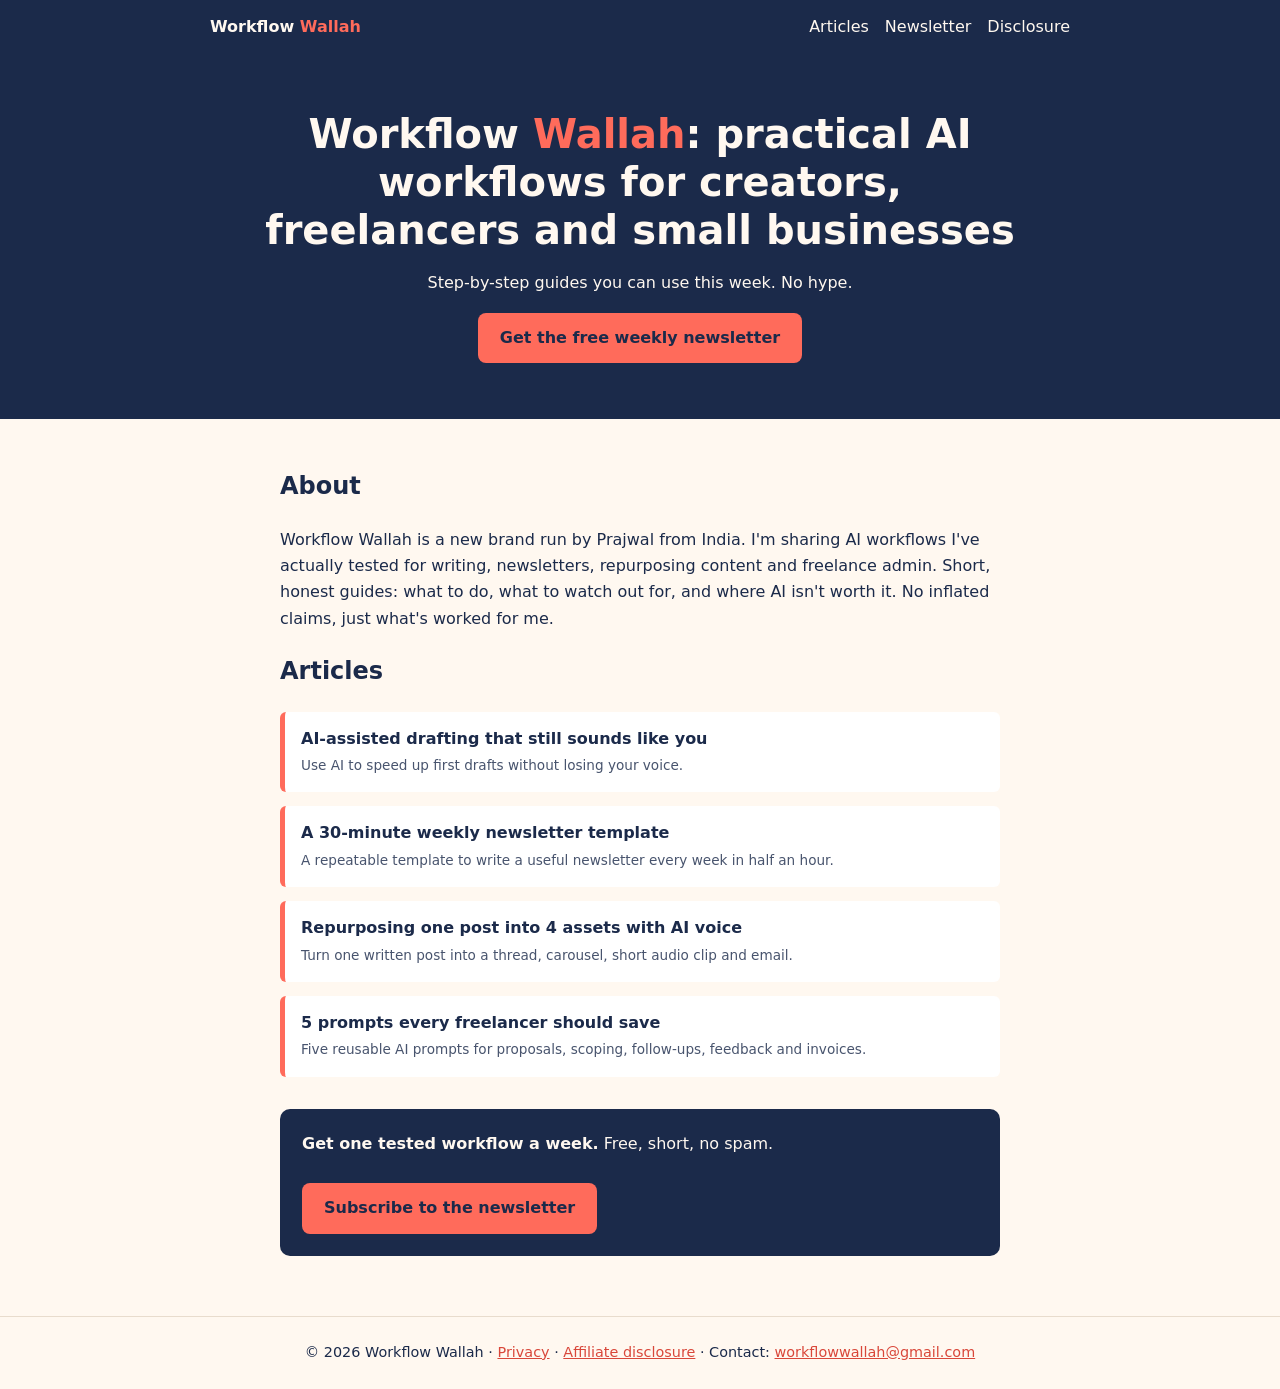
==== index.html @ 5c4bcec5 "Initial site" ====
<!doctype html><html lang="en"><head><meta charset="utf-8"><meta name="viewport" content="width=device-width,initial-scale=1">
<title>Workflow Wallah: practical AI workflows</title><meta name="description" content="Practical, tested AI workflows for creators, freelancers and small businesses."><link rel="canonical" href="https://chipsightindia.com/">
<link rel="icon" href="/favicon.svg" type="image/svg+xml"><link rel="stylesheet" href="/style.css"></head><body>
<header><nav><a class="brand" href="/">Workflow <span>Wallah</span></a><a href="/#articles">Articles</a><a href="https://workflowwallah.beehiiv.com/subscribe">Newsletter</a><a href="/disclosure.html">Disclosure</a></nav></header>
<section class="hero"><h1>Workflow <span>Wallah</span>: practical AI workflows for creators, freelancers and small businesses</h1><p>Step-by-step guides you can use this week. No hype.</p><a class="btn" href="https://workflowwallah.beehiiv.com/subscribe">Get the free weekly newsletter</a></section><main><h2>About</h2><p>Workflow Wallah is a new brand run by Prajwal from India. I'm sharing AI workflows I've actually tested for writing, newsletters, repurposing content and freelance admin. Short, honest guides: what to do, what to watch out for, and where AI isn't worth it. No inflated claims, just what's worked for me.</p>
<h2 id="articles">Articles</h2><ul class="cards"><li><a href="/articles/ai-drafting-that-sounds-like-you.html">AI-assisted drafting that still sounds like you</a><br><span class="note">Use AI to speed up first drafts without losing your voice.</span></li><li><a href="/articles/30-minute-weekly-newsletter-template.html">A 30-minute weekly newsletter template</a><br><span class="note">A repeatable template to write a useful newsletter every week in half an hour.</span></li><li><a href="/articles/repurpose-one-post-into-4-assets.html">Repurposing one post into 4 assets with AI voice</a><br><span class="note">Turn one written post into a thread, carousel, short audio clip and email.</span></li><li><a href="/articles/5-prompts-every-freelancer-should-save.html">5 prompts every freelancer should save</a><br><span class="note">Five reusable AI prompts for proposals, scoping, follow-ups, feedback and invoices.</span></li></ul>
<div class="cta"><strong>Get one tested workflow a week.</strong> Free, short, no spam.<br><br><a class="btn" href="https://workflowwallah.beehiiv.com/subscribe">Subscribe to the newsletter</a></div></main>
<footer>© 2026 Workflow Wallah · <a href="/privacy.html">Privacy</a> · <a href="/disclosure.html">Affiliate disclosure</a> · Contact: <a href="mailto:workflowwallah@gmail.com">workflowwallah@gmail.com</a></footer></body></html>
---- style.css ----
*{box-sizing:border-box}body{margin:0;font-family:system-ui,-apple-system,Segoe UI,Roboto,sans-serif;background:#FFF8F0;color:#1B2A4A;line-height:1.65}
a{color:#d9473a}header{background:#1B2A4A;padding:14px 20px}header nav{max-width:860px;margin:auto;display:flex;flex-wrap:wrap;gap:16px;align-items:center}
header a{color:#FFF8F0;text-decoration:none}header .brand{font-weight:800;margin-right:auto}header .brand span{color:#FF6B5B}
main{max-width:760px;margin:auto;padding:28px 20px}h1{line-height:1.2}.hero{background:#1B2A4A;color:#FFF8F0;padding:56px 20px;text-align:center}
.hero h1{max-width:760px;margin:0 auto 12px;font-size:clamp(1.6rem,4.5vw,2.5rem)}.hero h1 span{color:#FF6B5B}
.btn{display:inline-block;background:#FF6B5B;color:#1B2A4A;font-weight:700;padding:12px 22px;border-radius:8px;text-decoration:none}
.cards{display:grid;gap:14px;padding:0;list-style:none}.cards li{background:#fff;border-left:5px solid #FF6B5B;padding:14px 16px;border-radius:6px}
.cards a{color:#1B2A4A;font-weight:700;text-decoration:none}.cta{background:#1B2A4A;color:#FFF8F0;padding:22px;border-radius:10px;margin:32px 0}
pre{white-space:pre-wrap;background:#fff;border:1px solid #e8dccd;padding:12px;border-radius:6px;font-size:.95em}
footer{text-align:center;padding:24px;font-size:.9em;border-top:1px solid #e8dccd}.note{font-size:.85em;opacity:.8}
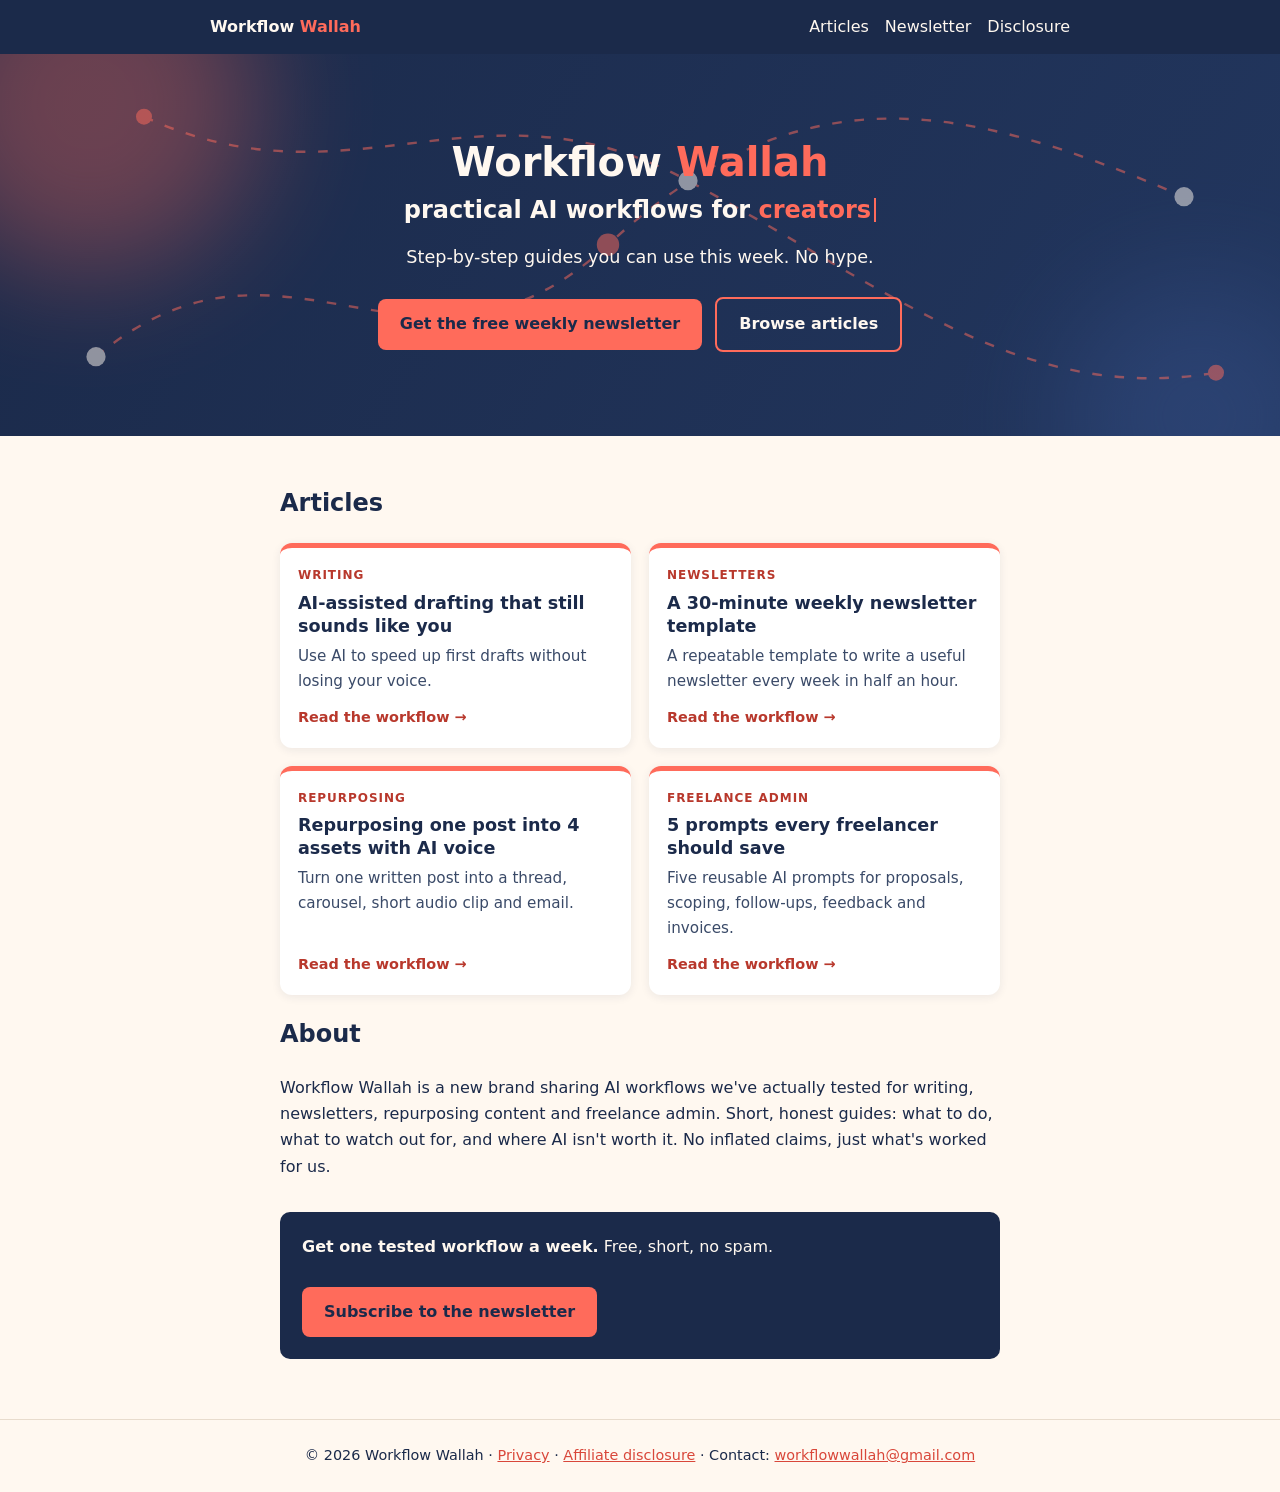
==== commit b745935e: "Brand-only copy (remove personal info, use 'we'), animated hero, article cards, scroll reveal, reduc" ====
--- a/index.html
+++ b/index.html
@@ -1,8 +1,12 @@
-<!doctype html><html lang="en"><head><meta charset="utf-8"><meta name="viewport" content="width=device-width,initial-scale=1">
+<!doctype html><html lang="en" class="no-js"><head><meta charset="utf-8"><meta name="viewport" content="width=device-width,initial-scale=1">
 <title>Workflow Wallah: practical AI workflows</title><meta name="description" content="Practical, tested AI workflows for creators, freelancers and small businesses."><link rel="canonical" href="https://chipsightindia.com/">
 <link rel="icon" href="/favicon.svg" type="image/svg+xml"><link rel="stylesheet" href="/style.css"></head><body>
 <header><nav><a class="brand" href="/">Workflow <span>Wallah</span></a><a href="/#articles">Articles</a><a href="https://workflowwallah.beehiiv.com/subscribe">Newsletter</a><a href="/disclosure.html">Disclosure</a></nav></header>
-<section class="hero"><h1>Workflow <span>Wallah</span>: practical AI workflows for creators, freelancers and small businesses</h1><p>Step-by-step guides you can use this week. No hype.</p><a class="btn" href="https://workflowwallah.beehiiv.com/subscribe">Get the free weekly newsletter</a></section><main><h2>About</h2><p>Workflow Wallah is a new brand run by Prajwal from India. I'm sharing AI workflows I've actually tested for writing, newsletters, repurposing content and freelance admin. Short, honest guides: what to do, what to watch out for, and where AI isn't worth it. No inflated claims, just what's worked for me.</p>
-<h2 id="articles">Articles</h2><ul class="cards"><li><a href="/articles/ai-drafting-that-sounds-like-you.html">AI-assisted drafting that still sounds like you</a><br><span class="note">Use AI to speed up first drafts without losing your voice.</span></li><li><a href="/articles/30-minute-weekly-newsletter-template.html">A 30-minute weekly newsletter template</a><br><span class="note">A repeatable template to write a useful newsletter every week in half an hour.</span></li><li><a href="/articles/repurpose-one-post-into-4-assets.html">Repurposing one post into 4 assets with AI voice</a><br><span class="note">Turn one written post into a thread, carousel, short audio clip and email.</span></li><li><a href="/articles/5-prompts-every-freelancer-should-save.html">5 prompts every freelancer should save</a><br><span class="note">Five reusable AI prompts for proposals, scoping, follow-ups, feedback and invoices.</span></li></ul>
-<div class="cta"><strong>Get one tested workflow a week.</strong> Free, short, no spam.<br><br><a class="btn" href="https://workflowwallah.beehiiv.com/subscribe">Subscribe to the newsletter</a></div></main>
-<footer>© 2026 Workflow Wallah · <a href="/privacy.html">Privacy</a> · <a href="/disclosure.html">Affiliate disclosure</a> · Contact: <a href="mailto:workflowwallah@gmail.com">workflowwallah@gmail.com</a></footer></body></html>+<section class="hero"><div class="blob b1" aria-hidden="true"></div><div class="blob b2" aria-hidden="true"></div>
+<svg class="flow" aria-hidden="true" viewBox="0 0 800 300" preserveAspectRatio="xMidYMid slice"><g class="lines"><path d="M60 220 C180 120 260 260 380 150 S600 60 740 120"/><path d="M90 70 C220 130 300 40 430 110 S640 250 760 230"/></g><g class="nodes"><circle cx="60" cy="220" r="6"/><circle cx="380" cy="150" r="7"/><circle cx="740" cy="120" r="6"/><circle cx="90" cy="70" r="5"/><circle cx="430" cy="110" r="6"/><circle cx="760" cy="230" r="5"/></g></svg>
+<div class="hero-inner"><h1>Workflow <span>Wallah</span><span class="sr-only">: practical AI workflows for creators, freelancers and small businesses</span><span class="tagline" aria-hidden="true">practical AI workflows for <span class="rotate" data-words="creators|freelancers|small businesses">creators</span><span class="caret"></span></span></h1>
+<p>Step-by-step guides you can use this week. No hype.</p><a class="btn" href="https://workflowwallah.beehiiv.com/subscribe">Get the free weekly newsletter</a> <a class="btn ghost" href="#articles">Browse articles</a></div></section><main>
+<h2 id="articles" class="reveal">Articles</h2><ul class="cards"><li class="card reveal"><a href="/articles/ai-drafting-that-sounds-like-you.html"><span class="tag">Writing</span><h3>AI-assisted drafting that still sounds like you</h3><p>Use AI to speed up first drafts without losing your voice.</p><span class="more">Read the workflow →</span></a></li><li class="card reveal"><a href="/articles/30-minute-weekly-newsletter-template.html"><span class="tag">Newsletters</span><h3>A 30-minute weekly newsletter template</h3><p>A repeatable template to write a useful newsletter every week in half an hour.</p><span class="more">Read the workflow →</span></a></li><li class="card reveal"><a href="/articles/repurpose-one-post-into-4-assets.html"><span class="tag">Repurposing</span><h3>Repurposing one post into 4 assets with AI voice</h3><p>Turn one written post into a thread, carousel, short audio clip and email.</p><span class="more">Read the workflow →</span></a></li><li class="card reveal"><a href="/articles/5-prompts-every-freelancer-should-save.html"><span class="tag">Freelance admin</span><h3>5 prompts every freelancer should save</h3><p>Five reusable AI prompts for proposals, scoping, follow-ups, feedback and invoices.</p><span class="more">Read the workflow →</span></a></li></ul>
+<h2 class="reveal">About</h2><p class="reveal">Workflow Wallah is a new brand sharing AI workflows we've actually tested for writing, newsletters, repurposing content and freelance admin. Short, honest guides: what to do, what to watch out for, and where AI isn't worth it. No inflated claims, just what's worked for us.</p>
+<div class="cta reveal"><strong>Get one tested workflow a week.</strong> Free, short, no spam.<br><br><a class="btn" href="https://workflowwallah.beehiiv.com/subscribe">Subscribe to the newsletter</a></div></main>
+<footer>© 2026 Workflow Wallah · <a href="/privacy.html">Privacy</a> · <a href="/disclosure.html">Affiliate disclosure</a> · Contact: <a href="mailto:workflowwallah@gmail.com">workflowwallah@gmail.com</a></footer><script src="/main.js" defer></script></body></html>
--- a/style.css
+++ b/style.css
@@ -7,4 +7,30 @@
 .cards{display:grid;gap:14px;padding:0;list-style:none}.cards li{background:#fff;border-left:5px solid #FF6B5B;padding:14px 16px;border-radius:6px}
 .cards a{color:#1B2A4A;font-weight:700;text-decoration:none}.cta{background:#1B2A4A;color:#FFF8F0;padding:22px;border-radius:10px;margin:32px 0}
 pre{white-space:pre-wrap;background:#fff;border:1px solid #e8dccd;padding:12px;border-radius:6px;font-size:.95em}
-footer{text-align:center;padding:24px;font-size:.9em;border-top:1px solid #e8dccd}.note{font-size:.85em;opacity:.8}+footer{text-align:center;padding:24px;font-size:.9em;border-top:1px solid #e8dccd}.note{font-size:.85em;opacity:.8}
+/* v2 interactive */
+.sr-only{position:absolute;width:1px;height:1px;padding:0;margin:-1px;overflow:hidden;clip:rect(0,0,0,0);white-space:nowrap;border:0}
+header{position:sticky;top:0;z-index:10}header nav a:not(.brand){position:relative}header nav a:not(.brand)::after{content:"";position:absolute;left:0;bottom:-3px;height:2px;width:0;background:#FF6B5B;transition:width .25s}header nav a:hover::after,header nav a:focus-visible::after{width:100%}
+a:focus-visible,.btn:focus-visible{outline:3px solid #FF6B5B;outline-offset:3px}
+.hero{position:relative;overflow:hidden;padding:84px 20px;background:linear-gradient(120deg,#1B2A4A,#22365e,#1B2A4A);background-size:200% 200%;animation:grad 14s ease infinite}
+.hero-inner{position:relative;z-index:2}.hero p{font-size:1.1rem}
+.hero .tagline{display:block;font-size:.6em;font-weight:600;margin-top:10px;color:#FFF8F0}.hero .rotate{color:#FF6B5B}
+.caret{display:inline-block;width:2px;height:1em;background:#FF6B5B;margin-left:3px;vertical-align:-.15em;animation:blink 1s steps(1) infinite}
+.blob{position:absolute;border-radius:50%;filter:blur(60px);opacity:.35;z-index:0}
+.b1{width:340px;height:340px;background:#FF6B5B;top:-120px;left:-80px;animation:float 16s ease-in-out infinite}
+.b2{width:280px;height:280px;background:#3d5a99;bottom:-120px;right:-60px;animation:float 19s ease-in-out infinite reverse}
+.flow{position:absolute;inset:0;width:100%;height:100%;z-index:1;opacity:.5}
+.flow path{fill:none;stroke:#FF6B5B;stroke-width:1.5;stroke-dasharray:6 8;animation:dash 30s linear infinite}
+.flow circle{fill:#FFF8F0;animation:pulse 4s ease-in-out infinite}.flow circle:nth-child(2n){animation-delay:1.3s;fill:#FF6B5B}
+.btn{transition:transform .2s,box-shadow .2s}.btn:hover{transform:translateY(-3px);box-shadow:0 8px 20px rgba(255,107,91,.35)}
+.btn.ghost{background:transparent;color:#FFF8F0;border:2px solid #FF6B5B;margin-left:8px;margin-top:8px}
+.cards{grid-template-columns:repeat(auto-fit,minmax(260px,1fr));gap:18px}
+.cards li.card{padding:0;border-left:0;border-top:5px solid #FF6B5B;border-radius:12px;box-shadow:0 2px 10px rgba(27,42,74,.08);transition:transform .25s,box-shadow .25s}
+.cards li.card:hover,.cards li.card:focus-within{transform:translateY(-6px);box-shadow:0 14px 28px rgba(27,42,74,.16)}
+.card a{display:flex;flex-direction:column;height:100%;padding:18px}.card h3{margin:6px 0;font-size:1.1rem;line-height:1.3}.card p{margin:0 0 12px;font-weight:400;font-size:.95em;color:#3a4a68}
+.card .tag{font-size:.75em;text-transform:uppercase;letter-spacing:.08em;color:#b8382c;font-weight:700}.card .more{margin-top:auto;color:#b8382c;font-size:.9em}
+.reveal{opacity:0;transform:translateY(24px);transition:opacity .6s ease,transform .6s ease}.reveal.in{opacity:1;transform:none}.no-js .reveal{opacity:1;transform:none}
+@keyframes grad{0%,100%{background-position:0% 50%}50%{background-position:100% 50%}}
+@keyframes float{0%,100%{transform:translate(0,0)}50%{transform:translate(60px,40px)}}
+@keyframes dash{to{stroke-dashoffset:-600}}@keyframes pulse{0%,100%{opacity:.5}50%{opacity:1}}@keyframes blink{50%{opacity:0}}
+@media (prefers-reduced-motion:reduce){*,*::before,*::after{animation:none!important;transition:none!important}.reveal{opacity:1;transform:none}.caret{display:none}}
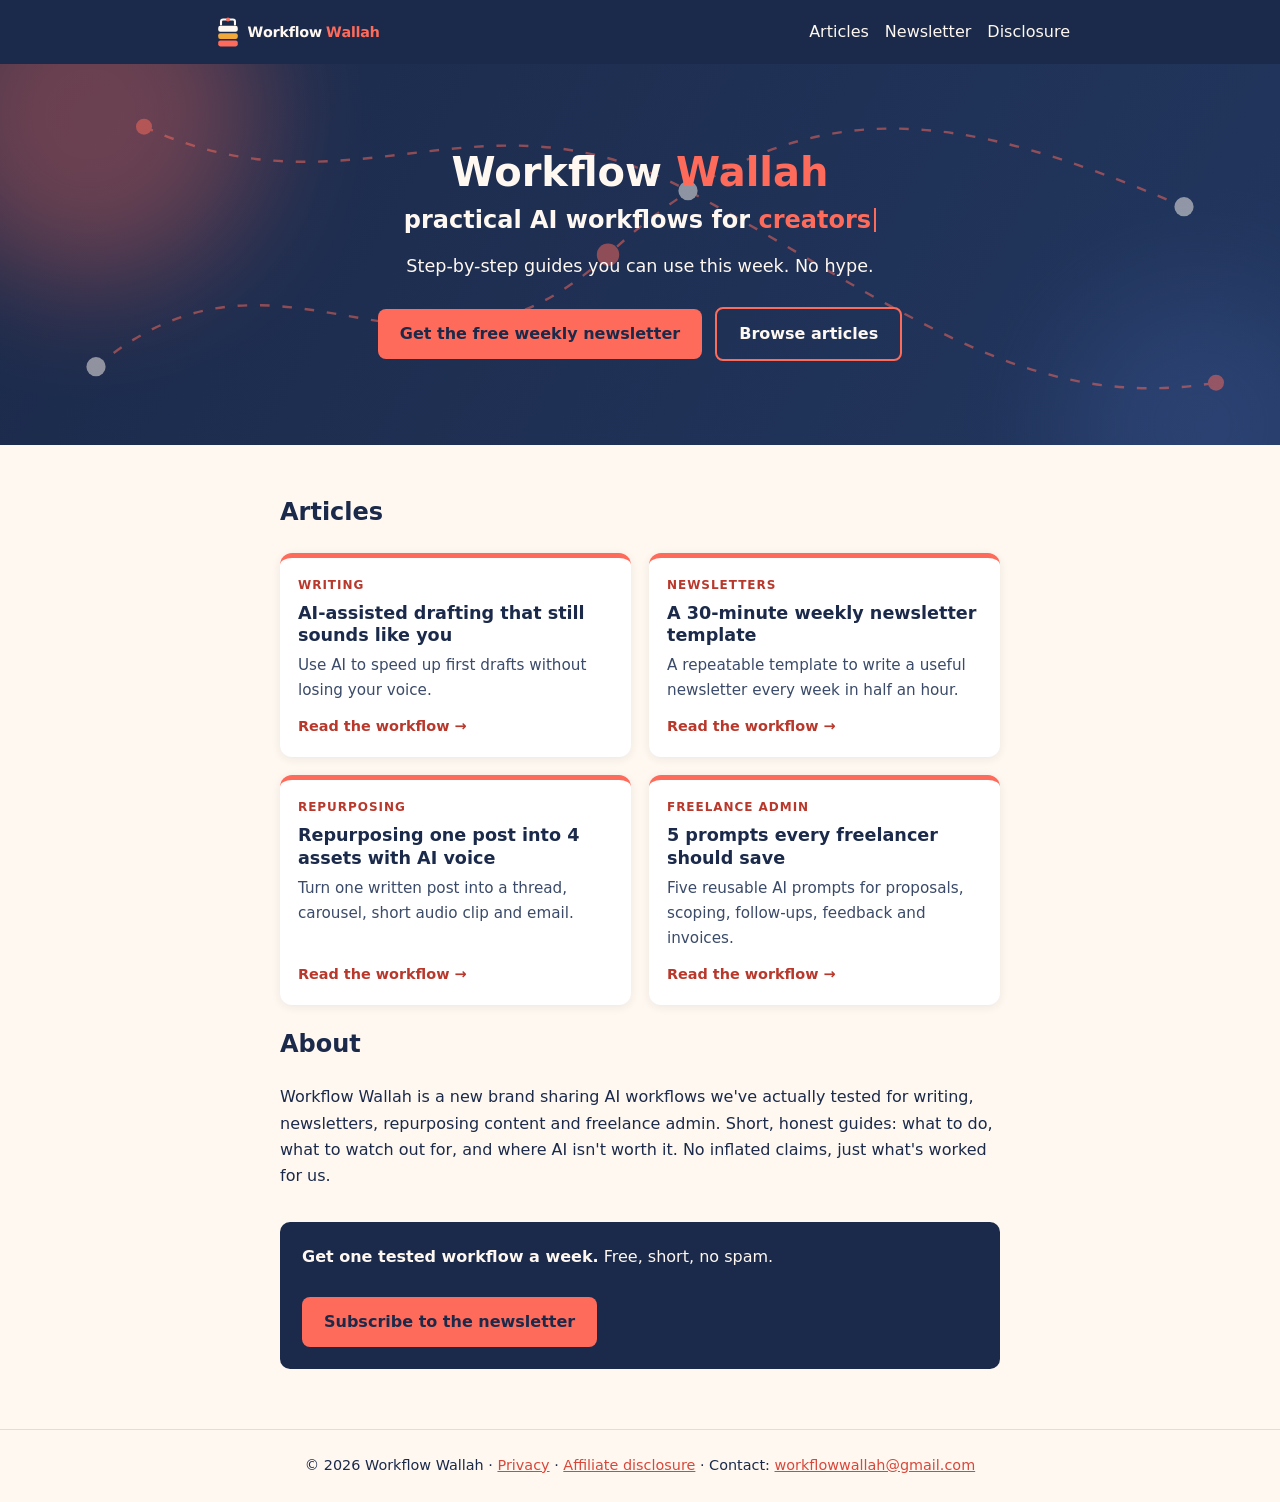
==== commit de302071: "Add Tiffin Steps logo: header lockup, favicon set, apple-touch-icon, OG/Twitter image" ====
--- a/index.html
+++ b/index.html
@@ -1,7 +1,7 @@
 <!doctype html><html lang="en" class="no-js"><head><meta charset="utf-8"><meta name="viewport" content="width=device-width,initial-scale=1">
 <title>Workflow Wallah: practical AI workflows</title><meta name="description" content="Practical, tested AI workflows for creators, freelancers and small businesses."><link rel="canonical" href="https://chipsightindia.com/">
-<link rel="icon" href="/favicon.svg" type="image/svg+xml"><link rel="stylesheet" href="/style.css"></head><body>
-<header><nav><a class="brand" href="/">Workflow <span>Wallah</span></a><a href="/#articles">Articles</a><a href="https://workflowwallah.beehiiv.com/subscribe">Newsletter</a><a href="/disclosure.html">Disclosure</a></nav></header>
+<link rel="icon" href="/favicon.svg" type="image/svg+xml"><link rel="icon" href="/favicon-32.png" sizes="32x32" type="image/png"><link rel="apple-touch-icon" href="/apple-touch-icon.png"><meta property="og:image" content="https://chipsightindia.com/og.png"><meta property="og:image:width" content="1200"><meta property="og:image:height" content="630"><meta name="twitter:card" content="summary_large_image"><meta name="twitter:image" content="https://chipsightindia.com/og.png"><link rel="stylesheet" href="/style.css"></head><body>
+<header><nav><a class="brand" href="/"><img src="/logo.svg" alt="Workflow Wallah" width="173" height="36"></a><a href="/#articles">Articles</a><a href="https://workflowwallah.beehiiv.com/subscribe">Newsletter</a><a href="/disclosure.html">Disclosure</a></nav></header>
 <section class="hero"><div class="blob b1" aria-hidden="true"></div><div class="blob b2" aria-hidden="true"></div>
 <svg class="flow" aria-hidden="true" viewBox="0 0 800 300" preserveAspectRatio="xMidYMid slice"><g class="lines"><path d="M60 220 C180 120 260 260 380 150 S600 60 740 120"/><path d="M90 70 C220 130 300 40 430 110 S640 250 760 230"/></g><g class="nodes"><circle cx="60" cy="220" r="6"/><circle cx="380" cy="150" r="7"/><circle cx="740" cy="120" r="6"/><circle cx="90" cy="70" r="5"/><circle cx="430" cy="110" r="6"/><circle cx="760" cy="230" r="5"/></g></svg>
 <div class="hero-inner"><h1>Workflow <span>Wallah</span><span class="sr-only">: practical AI workflows for creators, freelancers and small businesses</span><span class="tagline" aria-hidden="true">practical AI workflows for <span class="rotate" data-words="creators|freelancers|small businesses">creators</span><span class="caret"></span></span></h1>
--- a/style.css
+++ b/style.css
@@ -34,3 +34,5 @@
 @keyframes float{0%,100%{transform:translate(0,0)}50%{transform:translate(60px,40px)}}
 @keyframes dash{to{stroke-dashoffset:-600}}@keyframes pulse{0%,100%{opacity:.5}50%{opacity:1}}@keyframes blink{50%{opacity:0}}
 @media (prefers-reduced-motion:reduce){*,*::before,*::after{animation:none!important;transition:none!important}.reveal{opacity:1;transform:none}.caret{display:none}}
+header .brand img{display:block;height:36px;width:auto}
+@media(max-width:480px){header nav{gap:6px 18px}header .brand{flex-basis:100%}header .brand img{height:32px}}
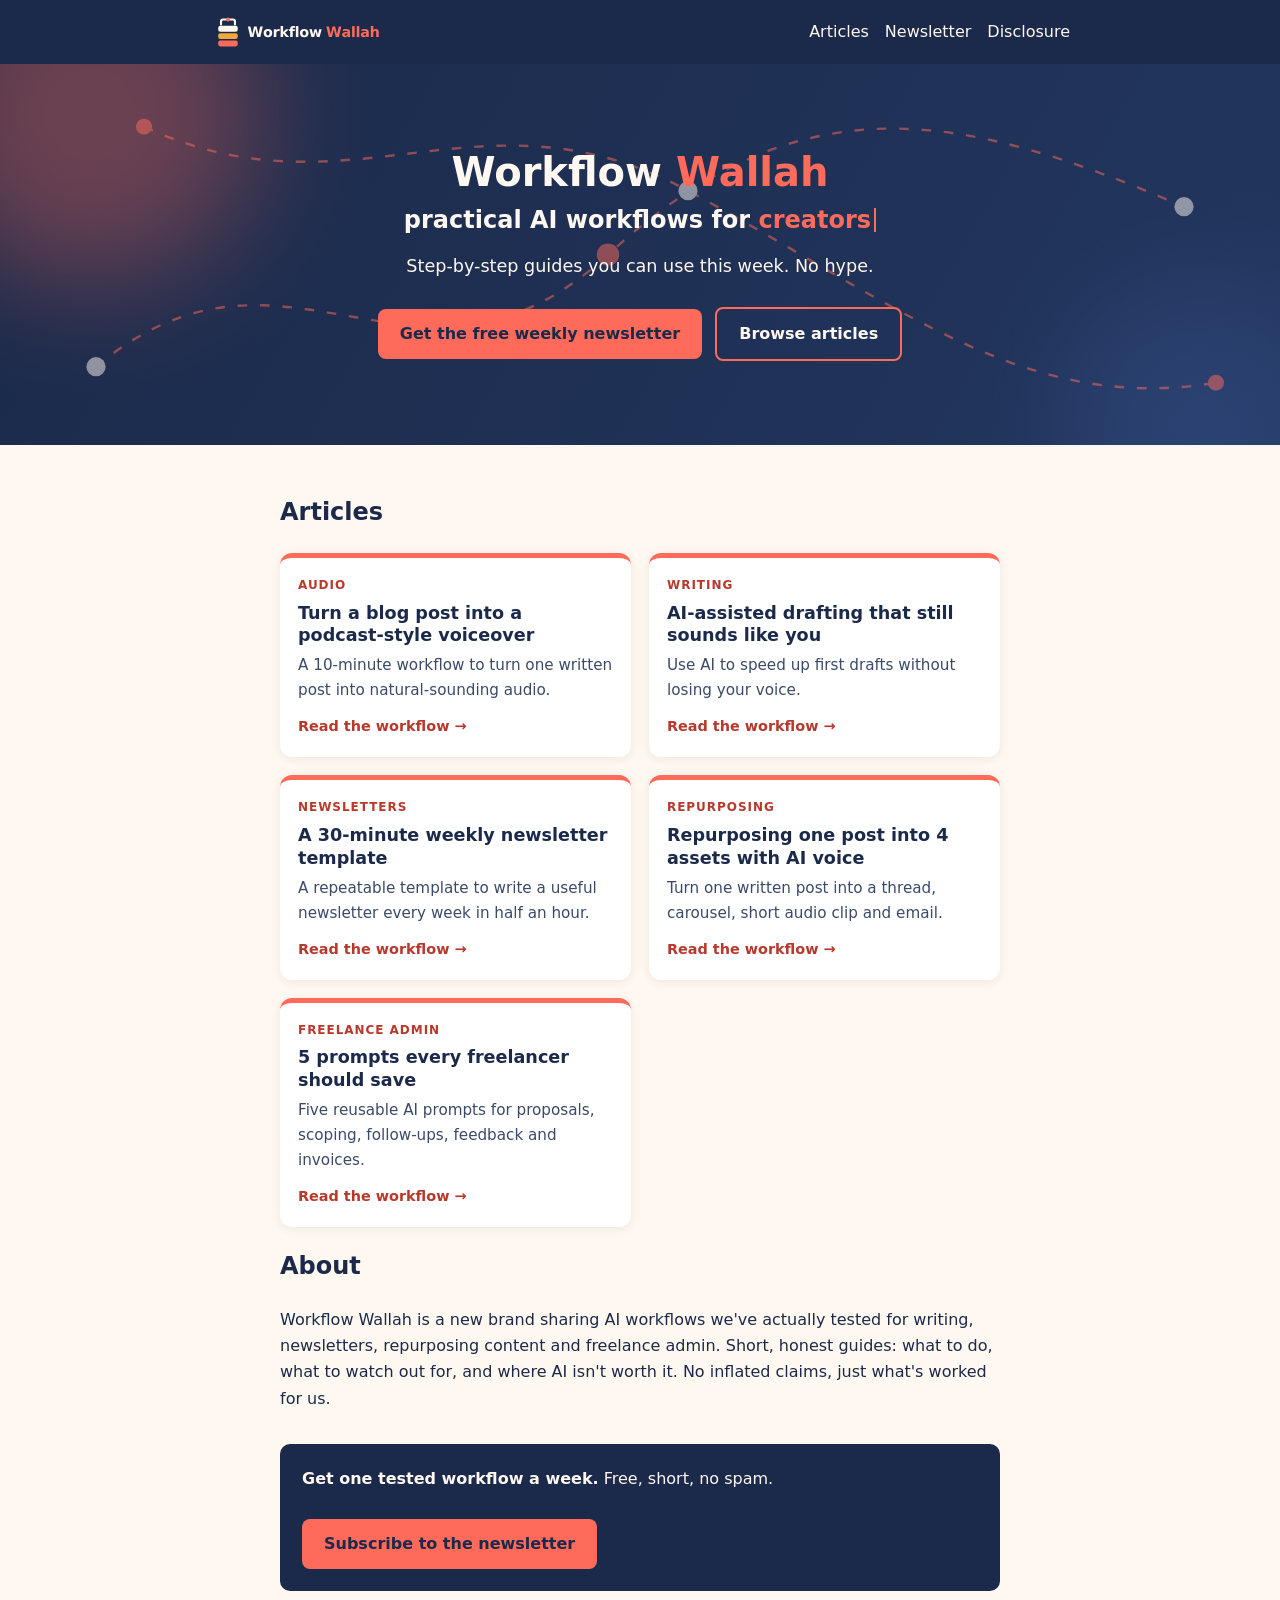
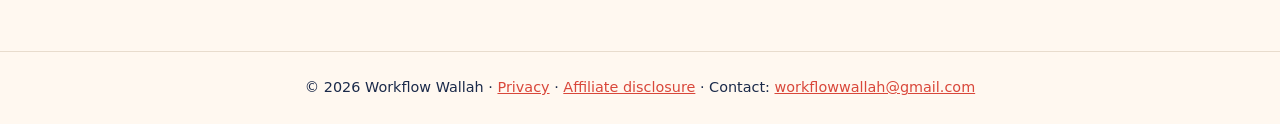
==== commit 15b3266d: "Draft: blog post to voiceover article (ElevenLabs)" ====
--- a/index.html
+++ b/index.html
@@ -6,7 +6,7 @@
 <svg class="flow" aria-hidden="true" viewBox="0 0 800 300" preserveAspectRatio="xMidYMid slice"><g class="lines"><path d="M60 220 C180 120 260 260 380 150 S600 60 740 120"/><path d="M90 70 C220 130 300 40 430 110 S640 250 760 230"/></g><g class="nodes"><circle cx="60" cy="220" r="6"/><circle cx="380" cy="150" r="7"/><circle cx="740" cy="120" r="6"/><circle cx="90" cy="70" r="5"/><circle cx="430" cy="110" r="6"/><circle cx="760" cy="230" r="5"/></g></svg>
 <div class="hero-inner"><h1>Workflow <span>Wallah</span><span class="sr-only">: practical AI workflows for creators, freelancers and small businesses</span><span class="tagline" aria-hidden="true">practical AI workflows for <span class="rotate" data-words="creators|freelancers|small businesses">creators</span><span class="caret"></span></span></h1>
 <p>Step-by-step guides you can use this week. No hype.</p><a class="btn" href="https://workflowwallah.beehiiv.com/subscribe">Get the free weekly newsletter</a> <a class="btn ghost" href="#articles">Browse articles</a></div></section><main>
-<h2 id="articles" class="reveal">Articles</h2><ul class="cards"><li class="card reveal"><a href="/articles/ai-drafting-that-sounds-like-you.html"><span class="tag">Writing</span><h3>AI-assisted drafting that still sounds like you</h3><p>Use AI to speed up first drafts without losing your voice.</p><span class="more">Read the workflow →</span></a></li><li class="card reveal"><a href="/articles/30-minute-weekly-newsletter-template.html"><span class="tag">Newsletters</span><h3>A 30-minute weekly newsletter template</h3><p>A repeatable template to write a useful newsletter every week in half an hour.</p><span class="more">Read the workflow →</span></a></li><li class="card reveal"><a href="/articles/repurpose-one-post-into-4-assets.html"><span class="tag">Repurposing</span><h3>Repurposing one post into 4 assets with AI voice</h3><p>Turn one written post into a thread, carousel, short audio clip and email.</p><span class="more">Read the workflow →</span></a></li><li class="card reveal"><a href="/articles/5-prompts-every-freelancer-should-save.html"><span class="tag">Freelance admin</span><h3>5 prompts every freelancer should save</h3><p>Five reusable AI prompts for proposals, scoping, follow-ups, feedback and invoices.</p><span class="more">Read the workflow →</span></a></li></ul>
+<h2 id="articles" class="reveal">Articles</h2><ul class="cards"><li class="card reveal"><a href="/articles/turn-a-blog-post-into-a-voiceover.html"><span class="tag">Audio</span><h3>Turn a blog post into a podcast-style voiceover</h3><p>A 10-minute workflow to turn one written post into natural-sounding audio.</p><span class="more">Read the workflow →</span></a></li><li class="card reveal"><a href="/articles/ai-drafting-that-sounds-like-you.html"><span class="tag">Writing</span><h3>AI-assisted drafting that still sounds like you</h3><p>Use AI to speed up first drafts without losing your voice.</p><span class="more">Read the workflow →</span></a></li><li class="card reveal"><a href="/articles/30-minute-weekly-newsletter-template.html"><span class="tag">Newsletters</span><h3>A 30-minute weekly newsletter template</h3><p>A repeatable template to write a useful newsletter every week in half an hour.</p><span class="more">Read the workflow →</span></a></li><li class="card reveal"><a href="/articles/repurpose-one-post-into-4-assets.html"><span class="tag">Repurposing</span><h3>Repurposing one post into 4 assets with AI voice</h3><p>Turn one written post into a thread, carousel, short audio clip and email.</p><span class="more">Read the workflow →</span></a></li><li class="card reveal"><a href="/articles/5-prompts-every-freelancer-should-save.html"><span class="tag">Freelance admin</span><h3>5 prompts every freelancer should save</h3><p>Five reusable AI prompts for proposals, scoping, follow-ups, feedback and invoices.</p><span class="more">Read the workflow →</span></a></li></ul>
 <h2 class="reveal">About</h2><p class="reveal">Workflow Wallah is a new brand sharing AI workflows we've actually tested for writing, newsletters, repurposing content and freelance admin. Short, honest guides: what to do, what to watch out for, and where AI isn't worth it. No inflated claims, just what's worked for us.</p>
 <div class="cta reveal"><strong>Get one tested workflow a week.</strong> Free, short, no spam.<br><br><a class="btn" href="https://workflowwallah.beehiiv.com/subscribe">Subscribe to the newsletter</a></div></main>
 <footer>© 2026 Workflow Wallah · <a href="/privacy.html">Privacy</a> · <a href="/disclosure.html">Affiliate disclosure</a> · Contact: <a href="mailto:workflowwallah@gmail.com">workflowwallah@gmail.com</a></footer><script src="/main.js" defer></script></body></html>
